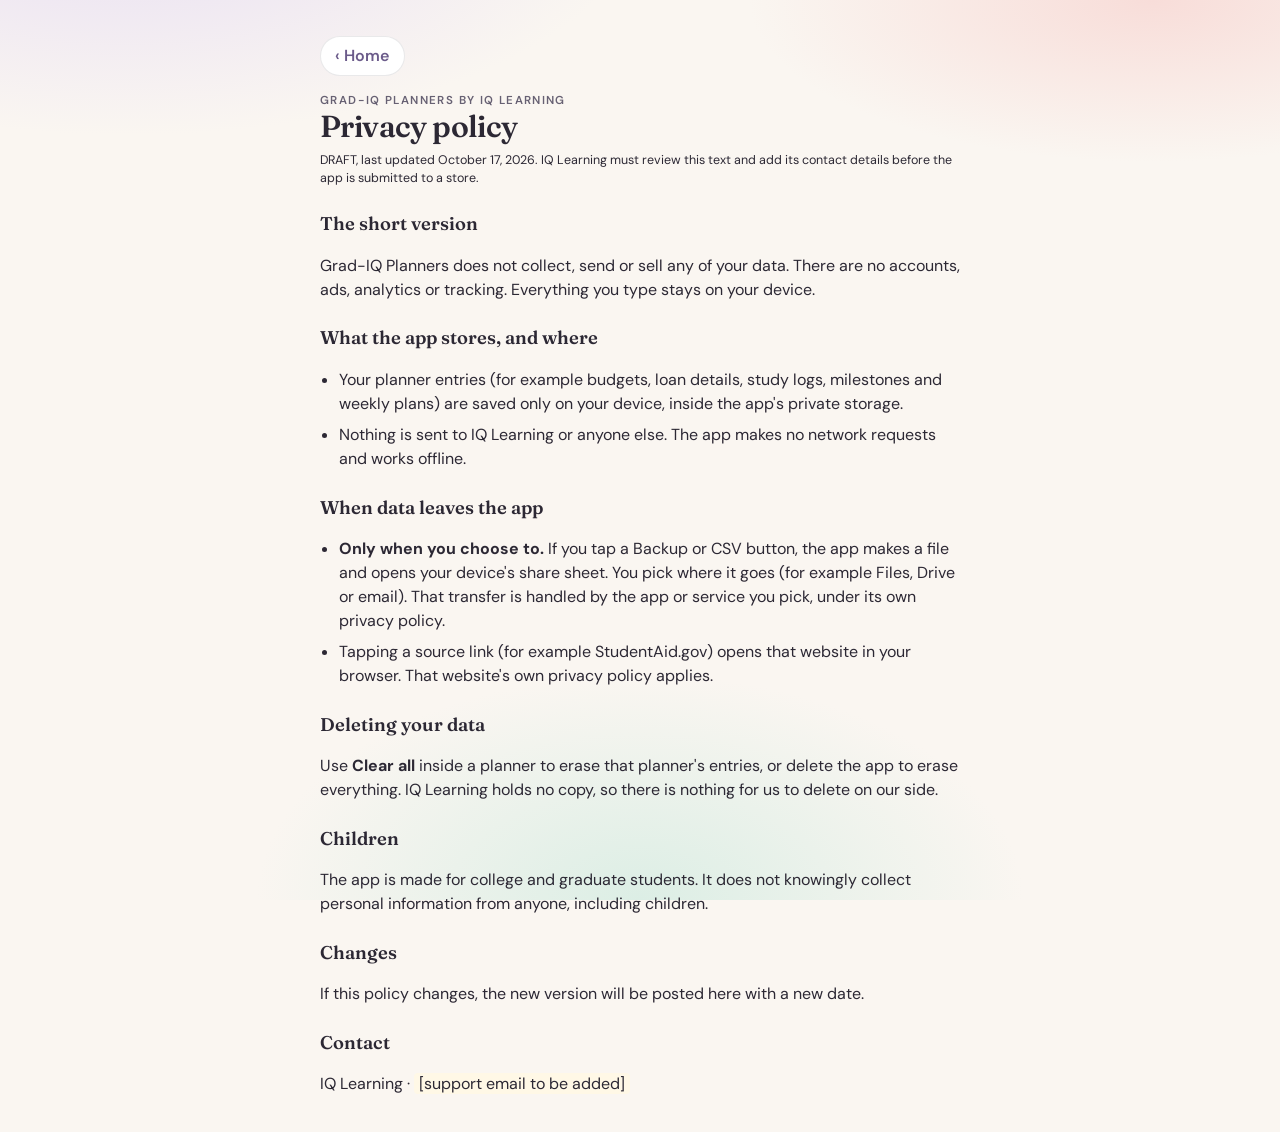
==== privacy.html @ fe8b84c4 "Grad-IQ Planners app: web preview (demo planners only)" ====
<!DOCTYPE html>
<html lang="en">
<head>
<meta charset="UTF-8">
<meta name="viewport" content="width=device-width, initial-scale=1, viewport-fit=cover">
<meta http-equiv="Content-Security-Policy" content="default-src 'self'; img-src 'self' data:; style-src 'self' 'unsafe-inline'; script-src 'self' 'unsafe-inline'; font-src 'self'">
<title>Privacy · Grad-IQ Planners</title>
<link rel="icon" href="shell/logo.svg" type="image/svg+xml">
<link rel="stylesheet" href="shell/fonts.css">
<link rel="stylesheet" href="shell/home.css">
</head>
<body class="doc">
<main class="doc-main">
  <p><a class="back" href="index.html">‹ Home</a></p>
  <p class="eyebrow">Grad-IQ Planners by IQ Learning</p>
  <h1>Privacy policy</h1>
  <p class="small">DRAFT, last updated October 17, 2026. IQ Learning must review this text and add its contact details before the app is submitted to a store.</p>
  <h2>The short version</h2>
  <p>Grad-IQ Planners does not collect, send or sell any of your data. There are no accounts, ads, analytics or tracking. Everything you type stays on your device.</p>
  <h2>What the app stores, and where</h2>
  <ul>
    <li>Your planner entries (for example budgets, loan details, study logs, milestones and weekly plans) are saved only on your device, inside the app's private storage.</li>
    <li>Nothing is sent to IQ Learning or anyone else. The app makes no network requests and works offline.</li>
  </ul>
  <h2>When data leaves the app</h2>
  <ul>
    <li><strong>Only when you choose to.</strong> If you tap a Backup or CSV button, the app makes a file and opens your device's share sheet. You pick where it goes (for example Files, Drive or email). That transfer is handled by the app or service you pick, under its own privacy policy.</li>
    <li>Tapping a source link (for example StudentAid.gov) opens that website in your browser. That website's own privacy policy applies.</li>
  </ul>
  <h2>Deleting your data</h2>
  <p>Use <strong>Clear all</strong> inside a planner to erase that planner's entries, or delete the app to erase everything. IQ Learning holds no copy, so there is nothing for us to delete on our side.</p>
  <h2>Children</h2>
  <p>The app is made for college and graduate students. It does not knowingly collect personal information from anyone, including children.</p>
  <h2>Changes</h2>
  <p>If this policy changes, the new version will be posted here with a new date.</p>
  <h2>Contact</h2>
  <p>IQ Learning · <span class="todo">[support email to be added]</span></p>
</main>
<script src="shell/mode.js"></script>
<script src="shell/bridge.js"></script>
</body>
</html>
---- shell/fonts.css ----
/* Self-hosted fonts (SIL OFL, see fonts/OFL-*.txt). No third-party requests. */
@font-face { font-family: "DM Sans"; src: url("fonts/dmsans.woff2") format("woff2"); font-weight: 400 700; font-style: normal; font-display: swap; }
@font-face { font-family: "DM Sans"; src: url("fonts/dmsans-italic.woff2") format("woff2"); font-weight: 400; font-style: italic; font-display: swap; }
@font-face { font-family: "Fraunces"; src: url("fonts/fraunces.woff2") format("woff2"); font-weight: 500 700; font-style: normal; font-display: swap; }
---- shell/home.css ----
/* Grad-IQ Planners home. Palette matches the Grad-IQ planners (cream, blush, lavender, mint, sky; DM Sans + Fraunces). */
:root {
  --cream: #faf6f1; --blush: #f2c4c0; --blush-soft: #f8ddd9; --lavender: #c9b8e0; --lavender-soft: #e8dff3;
  --mint: #b8d9c8; --mint-soft: #dceee5; --sky: #b7d4e8; --sky-soft: #dceaf4;
  --ink: #2c2834; --ink-soft: #4f4a5b; --muted: #676173; --plum: #6b5b8a;
  --sat: var(--safe-area-inset-top, env(safe-area-inset-top, 0px));
  --sab: var(--safe-area-inset-bottom, env(safe-area-inset-bottom, 0px));
  --sal: var(--safe-area-inset-left, env(safe-area-inset-left, 0px));
  --sar: var(--safe-area-inset-right, env(safe-area-inset-right, 0px));
}
*, *::before, *::after { box-sizing: border-box; }
html { -webkit-text-size-adjust: 100%; }
body {
  margin: 0; min-height: 100vh; font-family: "DM Sans", system-ui, -apple-system, sans-serif; color: var(--ink); line-height: 1.5;
  background: radial-gradient(ellipse 80% 50% at 10% -10%, var(--lavender-soft), transparent 50%),
    radial-gradient(ellipse 70% 40% at 90% 0%, var(--blush-soft), transparent 45%),
    radial-gradient(ellipse 60% 50% at 50% 100%, var(--mint-soft), transparent 50%), var(--cream);
  background-attachment: fixed;
  padding: calc(var(--sat) + 1.25rem) calc(var(--sar) + 1.1rem) calc(var(--sab) + 1.25rem) calc(var(--sal) + 1.1rem);
  -webkit-tap-highlight-color: transparent;
}
.home-head, .tiles, .home-foot { max-width: 640px; margin: 0 auto; }
.brand-row { display: flex; align-items: center; gap: .85rem; margin-bottom: .6rem; }
.logo { width: 48px; height: 48px; border-radius: 15px; box-shadow: 0 4px 16px rgba(107,91,138,.18); }
.eyebrow { font-size: .72rem; font-weight: 600; letter-spacing: .12em; text-transform: uppercase; color: var(--muted); margin: 0; }
h1 { font-family: "Fraunces", Georgia, serif; font-weight: 600; font-size: 1.9rem; letter-spacing: -.02em; line-height: 1.15; margin: 0; }
.lede { color: var(--ink-soft); margin: 0 0 1.1rem; }
.mode-note { background: #fff8e6; border: 1px solid #f0d9a0; color: #6b4a00; border-radius: 12px; padding: .6rem .8rem; font-size: .88rem; }
.tiles { display: grid; gap: .8rem; }
.tile {
  display: flex; align-items: center; gap: .9rem; padding: 1rem 1rem; border-radius: 18px; text-decoration: none; color: var(--ink);
  background: rgba(255,255,255,.82); border: 1px solid rgba(44,40,52,.06); box-shadow: 0 4px 24px rgba(44,40,52,.06);
  min-height: 88px; transition: transform .12s ease;
}
.tile:active { transform: scale(.985); }
.tile:focus-visible { outline: 3px solid #8a6fa8; outline-offset: 2px; }
.tile-icon { width: 52px; height: 52px; flex: none; border-radius: 15px; display: grid; place-items: center; font-size: 1.6rem; }
.mint .tile-icon { background: var(--mint-soft); } .lavender .tile-icon { background: var(--lavender-soft); }
.sky .tile-icon { background: var(--sky-soft); } .blush .tile-icon { background: var(--blush-soft); }
.tile-text { display: flex; flex-direction: column; min-width: 0; flex: 1; }
.tile-text strong { font-family: "Fraunces", Georgia, serif; font-weight: 600; font-size: 1.08rem; line-height: 1.2; }
.tile-sub { font-size: .86rem; color: var(--ink-soft); margin-top: .15rem; }
.tile-status { font-size: .74rem; color: var(--plum); font-weight: 600; margin-top: .3rem; }
.chev { font-size: 1.8rem; color: var(--muted); line-height: 1; }
.home-foot { margin-top: 1.5rem; color: var(--muted); font-size: .85rem; text-align: center; }
.disclaimer { font-weight: 600; color: var(--ink-soft); margin: 0 0 .3rem; }
.small { margin: 0; font-size: .78rem; }
.home-foot a { color: var(--plum); font-weight: 600; }
.doc-main { max-width: 640px; margin: 0 auto; }
.doc-main h1 { margin-bottom: .4rem; }
.doc-main h2 { font-family: "Fraunces", Georgia, serif; font-weight: 600; font-size: 1.15rem; margin: 1.4rem 0 .4rem; }
.doc-main ul { padding-left: 1.2rem; } .doc-main li { margin-bottom: .45rem; }
.back { display: inline-flex; min-height: 40px; align-items: center; padding: 0 .9rem; border-radius: 999px; background: #fff; border: 1px solid rgba(44,40,52,.1); color: var(--plum); font-weight: 600; text-decoration: none; }
.todo { background: #fff8e6; padding: 0 .3rem; border-radius: 4px; }
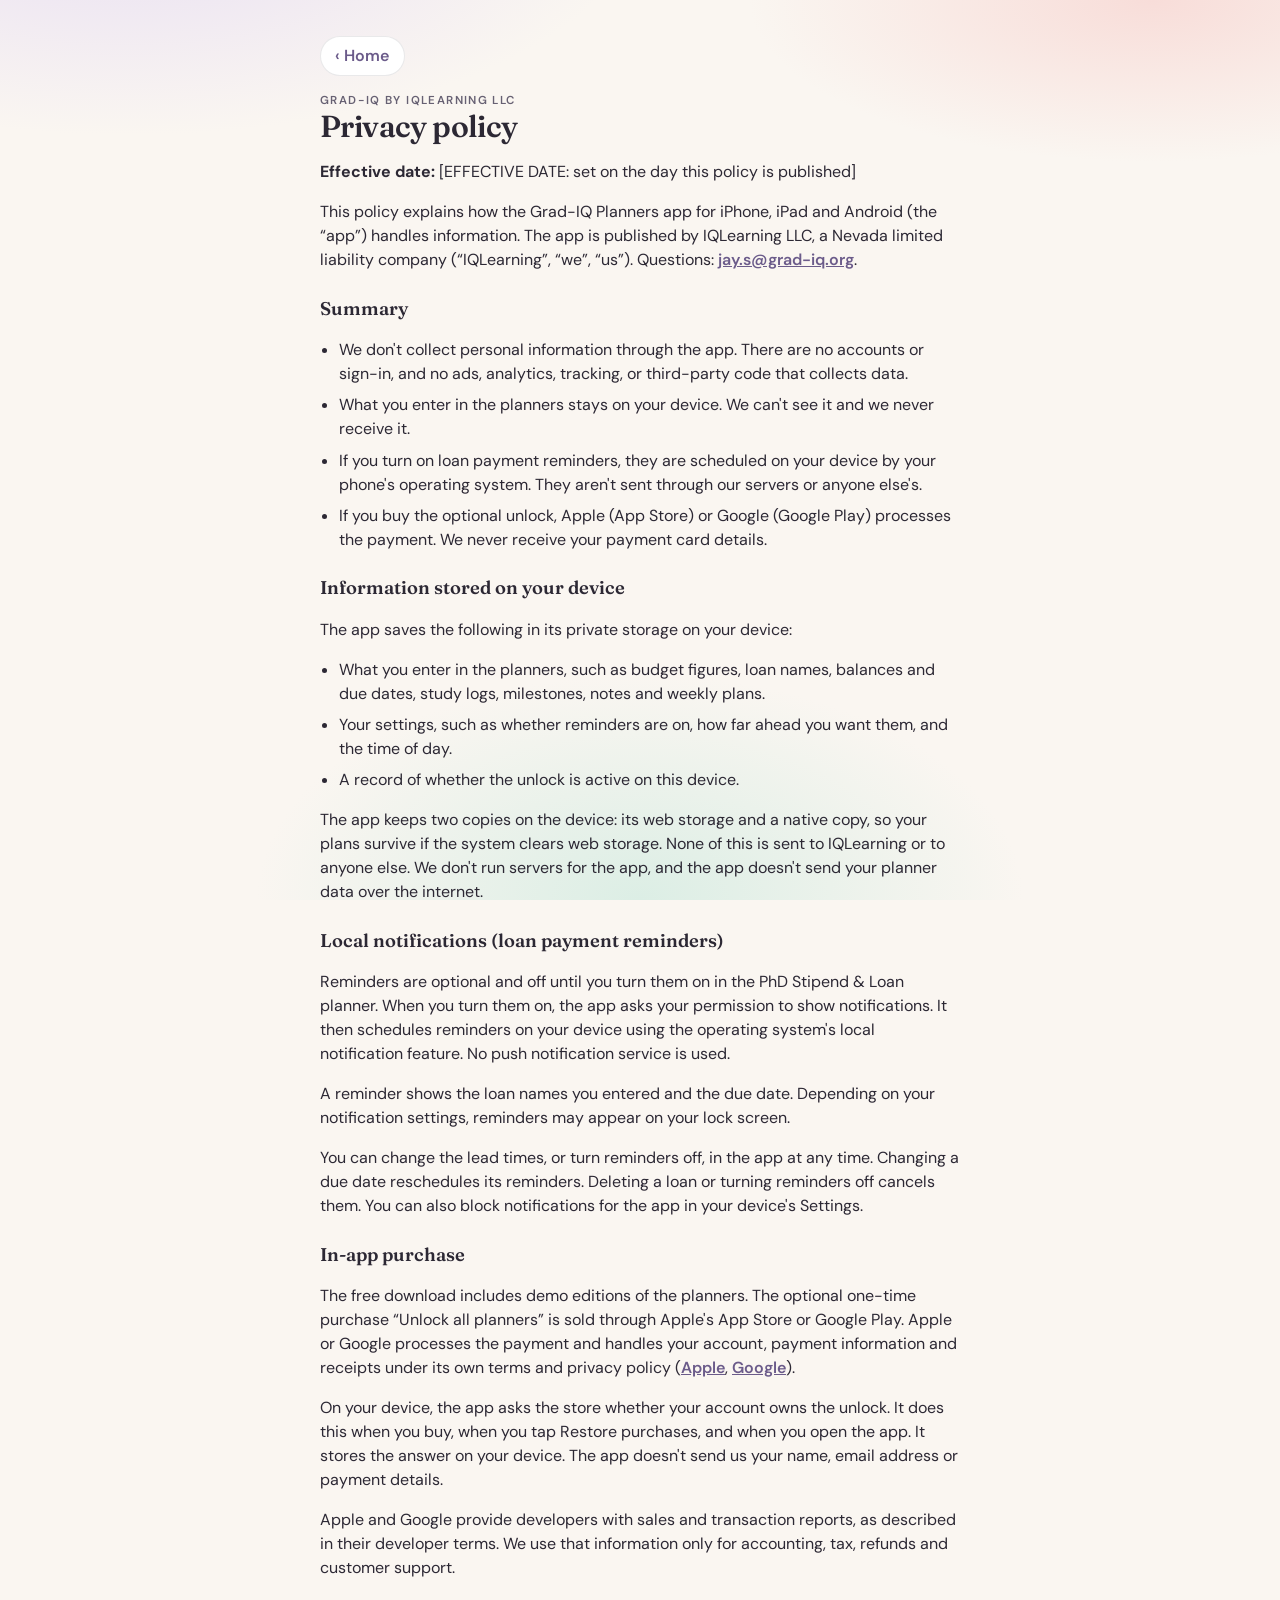
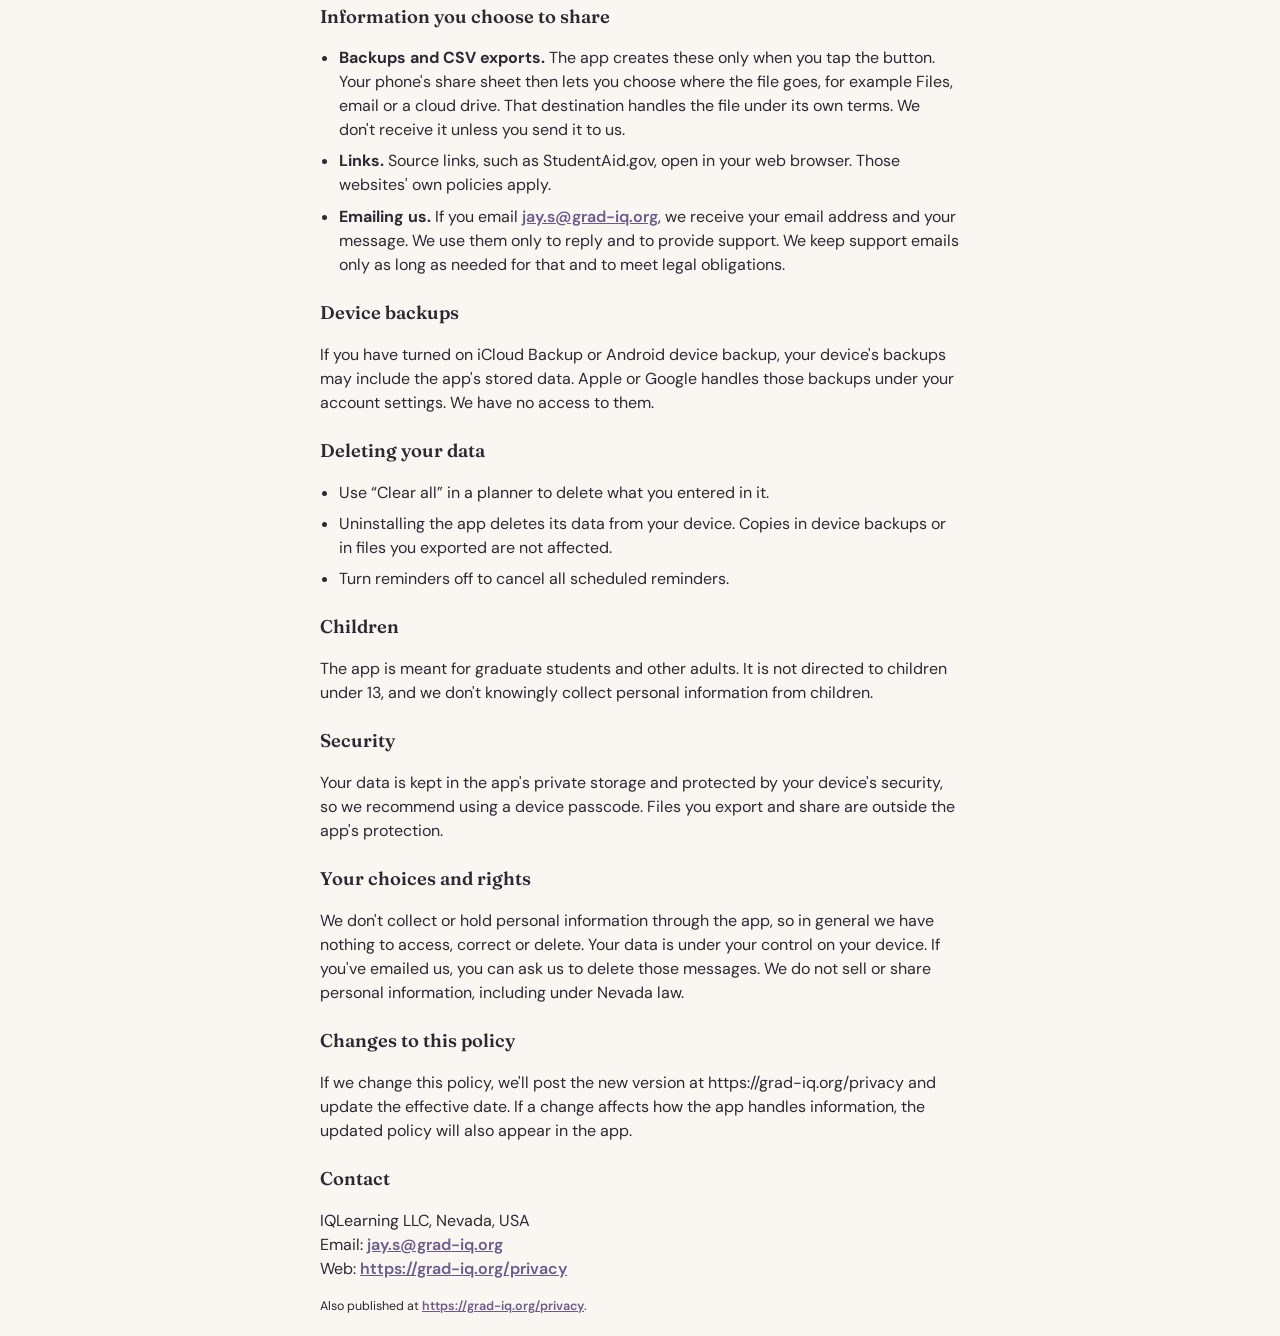
==== commit bd827e9a: "Preview: v1.1.0 home shell (About & support page, updated privacy policy); still demo planners only" ====
--- a/privacy.html
+++ b/privacy.html
@@ -12,29 +12,58 @@
 <body class="doc">
 <main class="doc-main">
   <p><a class="back" href="index.html">‹ Home</a></p>
-  <p class="eyebrow">Grad-IQ Planners by IQ Learning</p>
+  <p class="eyebrow">Grad-IQ by IQLearning LLC</p>
   <h1>Privacy policy</h1>
-  <p class="small">DRAFT, last updated October 17, 2026. IQ Learning must review this text and add its contact details before the app is submitted to a store.</p>
-  <h2>The short version</h2>
-  <p>Grad-IQ Planners does not collect, send or sell any of your data. There are no accounts, ads, analytics or tracking. Everything you type stays on your device.</p>
-  <h2>What the app stores, and where</h2>
-  <ul>
-    <li>Your planner entries (for example budgets, loan details, study logs, milestones and weekly plans) are saved only on your device, inside the app's private storage.</li>
-    <li>Nothing is sent to IQ Learning or anyone else. The app makes no network requests and works offline.</li>
-  </ul>
-  <h2>When data leaves the app</h2>
-  <ul>
-    <li><strong>Only when you choose to.</strong> If you tap a Backup or CSV button, the app makes a file and opens your device's share sheet. You pick where it goes (for example Files, Drive or email). That transfer is handled by the app or service you pick, under its own privacy policy.</li>
-    <li>Tapping a source link (for example StudentAid.gov) opens that website in your browser. That website's own privacy policy applies.</li>
-  </ul>
-  <h2>Deleting your data</h2>
-  <p>Use <strong>Clear all</strong> inside a planner to erase that planner's entries, or delete the app to erase everything. IQ Learning holds no copy, so there is nothing for us to delete on our side.</p>
-  <h2>Children</h2>
-  <p>The app is made for college and graduate students. It does not knowingly collect personal information from anyone, including children.</p>
-  <h2>Changes</h2>
-  <p>If this policy changes, the new version will be posted here with a new date.</p>
-  <h2>Contact</h2>
-  <p>IQ Learning · <span class="todo">[support email to be added]</span></p>
+<p class="meta"><strong>Effective date:</strong> <span class="eff">[EFFECTIVE DATE: set on the day this policy is published]</span></p>
+<p>This policy explains how the Grad-IQ Planners app for iPhone, iPad and Android (the “app”) handles information. The app is published by IQLearning LLC, a Nevada limited liability company (“IQLearning”, “we”, “us”). Questions: <a href="mailto:jay.s@grad-iq.org">jay.s@grad-iq.org</a>.</p>
+<h2>Summary</h2>
+<ul>
+  <li>We don't collect personal information through the app. There are no accounts or sign-in, and no ads, analytics, tracking, or third-party code that collects data.</li>
+  <li>What you enter in the planners stays on your device. We can't see it and we never receive it.</li>
+  <li>If you turn on loan payment reminders, they are scheduled on your device by your phone's operating system. They aren't sent through our servers or anyone else's.</li>
+  <li>If you buy the optional unlock, Apple (App Store) or Google (Google Play) processes the payment. We never receive your payment card details.</li>
+</ul>
+<h2>Information stored on your device</h2>
+<p>The app saves the following in its private storage on your device:</p>
+<ul>
+  <li>What you enter in the planners, such as budget figures, loan names, balances and due dates, study logs, milestones, notes and weekly plans.</li>
+  <li>Your settings, such as whether reminders are on, how far ahead you want them, and the time of day.</li>
+  <li>A record of whether the unlock is active on this device.</li>
+</ul>
+<p>The app keeps two copies on the device: its web storage and a native copy, so your plans survive if the system clears web storage. None of this is sent to IQLearning or to anyone else. We don't run servers for the app, and the app doesn't send your planner data over the internet.</p>
+<h2>Local notifications (loan payment reminders)</h2>
+<p>Reminders are optional and off until you turn them on in the PhD Stipend & Loan planner. When you turn them on, the app asks your permission to show notifications. It then schedules reminders on your device using the operating system's local notification feature. No push notification service is used.</p>
+<p>A reminder shows the loan names you entered and the due date. Depending on your notification settings, reminders may appear on your lock screen.</p>
+<p>You can change the lead times, or turn reminders off, in the app at any time. Changing a due date reschedules its reminders. Deleting a loan or turning reminders off cancels them. You can also block notifications for the app in your device's Settings.</p>
+<h2>In-app purchase</h2>
+<p>The free download includes demo editions of the planners. The optional one-time purchase “Unlock all planners” is sold through Apple's App Store or Google Play. Apple or Google processes the payment and handles your account, payment information and receipts under its own terms and privacy policy (<a href="https://www.apple.com/legal/privacy/">Apple</a>, <a href="https://policies.google.com/privacy">Google</a>).</p>
+<p>On your device, the app asks the store whether your account owns the unlock. It does this when you buy, when you tap Restore purchases, and when you open the app. It stores the answer on your device. The app doesn't send us your name, email address or payment details.</p>
+<p>Apple and Google provide developers with sales and transaction reports, as described in their developer terms. We use that information only for accounting, tax, refunds and customer support.</p>
+<h2>Information you choose to share</h2>
+<ul>
+  <li><strong>Backups and CSV exports.</strong> The app creates these only when you tap the button. Your phone's share sheet then lets you choose where the file goes, for example Files, email or a cloud drive. That destination handles the file under its own terms. We don't receive it unless you send it to us.</li>
+  <li><strong>Links.</strong> Source links, such as StudentAid.gov, open in your web browser. Those websites' own policies apply.</li>
+  <li><strong>Emailing us.</strong> If you email <a href="mailto:jay.s@grad-iq.org">jay.s@grad-iq.org</a>, we receive your email address and your message. We use them only to reply and to provide support. We keep support emails only as long as needed for that and to meet legal obligations.</li>
+</ul>
+<h2>Device backups</h2>
+<p>If you have turned on iCloud Backup or Android device backup, your device's backups may include the app's stored data. Apple or Google handles those backups under your account settings. We have no access to them.</p>
+<h2>Deleting your data</h2>
+<ul>
+  <li>Use “Clear all” in a planner to delete what you entered in it.</li>
+  <li>Uninstalling the app deletes its data from your device. Copies in device backups or in files you exported are not affected.</li>
+  <li>Turn reminders off to cancel all scheduled reminders.</li>
+</ul>
+<h2>Children</h2>
+<p>The app is meant for graduate students and other adults. It is not directed to children under 13, and we don't knowingly collect personal information from children.</p>
+<h2>Security</h2>
+<p>Your data is kept in the app's private storage and protected by your device's security, so we recommend using a device passcode. Files you export and share are outside the app's protection.</p>
+<h2>Your choices and rights</h2>
+<p>We don't collect or hold personal information through the app, so in general we have nothing to access, correct or delete. Your data is under your control on your device. If you've emailed us, you can ask us to delete those messages. We do not sell or share personal information, including under Nevada law.</p>
+<h2>Changes to this policy</h2>
+<p>If we change this policy, we'll post the new version at https://grad-iq.org/privacy and update the effective date. If a change affects how the app handles information, the updated policy will also appear in the app.</p>
+<h2>Contact</h2>
+<p>IQLearning LLC, Nevada, USA<br>Email: <a href="mailto:jay.s@grad-iq.org">jay.s@grad-iq.org</a><br>Web: <a href="https://grad-iq.org/privacy">https://grad-iq.org/privacy</a></p>
+  <p class="small">Also published at <a href="https://grad-iq.org/privacy">https://grad-iq.org/privacy</a>.</p>
 </main>
 <script src="shell/mode.js"></script>
 <script src="shell/bridge.js"></script>
--- a/shell/home.css
+++ b/shell/home.css
@@ -52,3 +52,25 @@
 .doc-main ul { padding-left: 1.2rem; } .doc-main li { margin-bottom: .45rem; }
 .back { display: inline-flex; min-height: 40px; align-items: center; padding: 0 .9rem; border-radius: 999px; background: #fff; border: 1px solid rgba(44,40,52,.1); color: var(--plum); font-weight: 600; text-decoration: none; }
 .todo { background: #fff8e6; padding: 0 .3rem; border-radius: 4px; }
+/* unlock / about */
+.panel { max-width: 640px; margin: 0 auto 1rem; background: rgba(255,255,255,.86); border: 1px solid rgba(44,40,52,.07); border-radius: 18px; padding: 1rem 1.05rem; box-shadow: 0 4px 24px rgba(44,40,52,.06); }
+.panel h2 { font-family: "Fraunces", Georgia, serif; font-weight: 600; font-size: 1.12rem; margin: 0 0 .35rem; }
+.panel p { margin: .3rem 0; }
+.unlock-cta { display: flex; align-items: center; gap: .8rem; text-decoration: none; color: var(--ink); background: linear-gradient(135deg, var(--lavender-soft), var(--blush-soft)); }
+.unlock-cta .uc-text { flex: 1; } .unlock-cta strong { font-family: "Fraunces", Georgia, serif; font-size: 1.05rem; }
+.unlock-cta .uc-sub { display: block; font-size: .85rem; color: var(--ink-soft); }
+.btn { display: inline-flex; align-items: center; justify-content: center; min-height: 48px; padding: 0 1.2rem; border-radius: 999px; border: 1px solid rgba(44,40,52,.12); background: #fff; color: var(--plum); font: 600 1rem "DM Sans", system-ui, sans-serif; text-decoration: none; cursor: pointer; }
+.btn.primary { background: var(--plum); border-color: var(--plum); color: #fff; width: 100%; font-size: 1.05rem; }
+.btn[disabled] { opacity: .55; cursor: default; }
+.btn.block { width: 100%; margin-top: .6rem; }
+.btn.sm { min-height: 40px; font-size: .9rem; padding: 0 .9rem; }
+.feat { list-style: none; padding: 0; margin: .6rem 0 1rem; } .feat li { padding-left: 1.6rem; position: relative; margin: .45rem 0; }
+.feat li::before { content: "✓"; position: absolute; left: .2rem; color: var(--plum); font-weight: 700; }
+.status-line { min-height: 1.4em; font-size: .9rem; color: var(--ink-soft); margin-top: .6rem !important; }
+.test-banner { background: #fff1c2; border: 1px dashed #c99a00; color: #5c4300; border-radius: 12px; padding: .5rem .75rem; font-size: .85rem; font-weight: 600; margin: .6rem 0; }
+.ok-badge { display: inline-block; background: var(--mint-soft); color: #1f5a3c; font-weight: 700; border-radius: 999px; padding: .25rem .7rem; font-size: .85rem; }
+.dev { border-style: dashed; } .dev .btn { margin: .3rem .3rem 0 0; }
+.kv-row { display: flex; justify-content: space-between; gap: 1rem; border-bottom: 1px solid rgba(44,40,52,.06); padding: .45rem 0; font-size: .92rem; } .kv-row:last-child { border-bottom: 0; }
+.kv-row span:first-child { color: var(--muted); }
+.doc-main a:not(.back):not(.btn) { color: var(--plum); font-weight: 600; }
+[hidden] { display: none !important; }
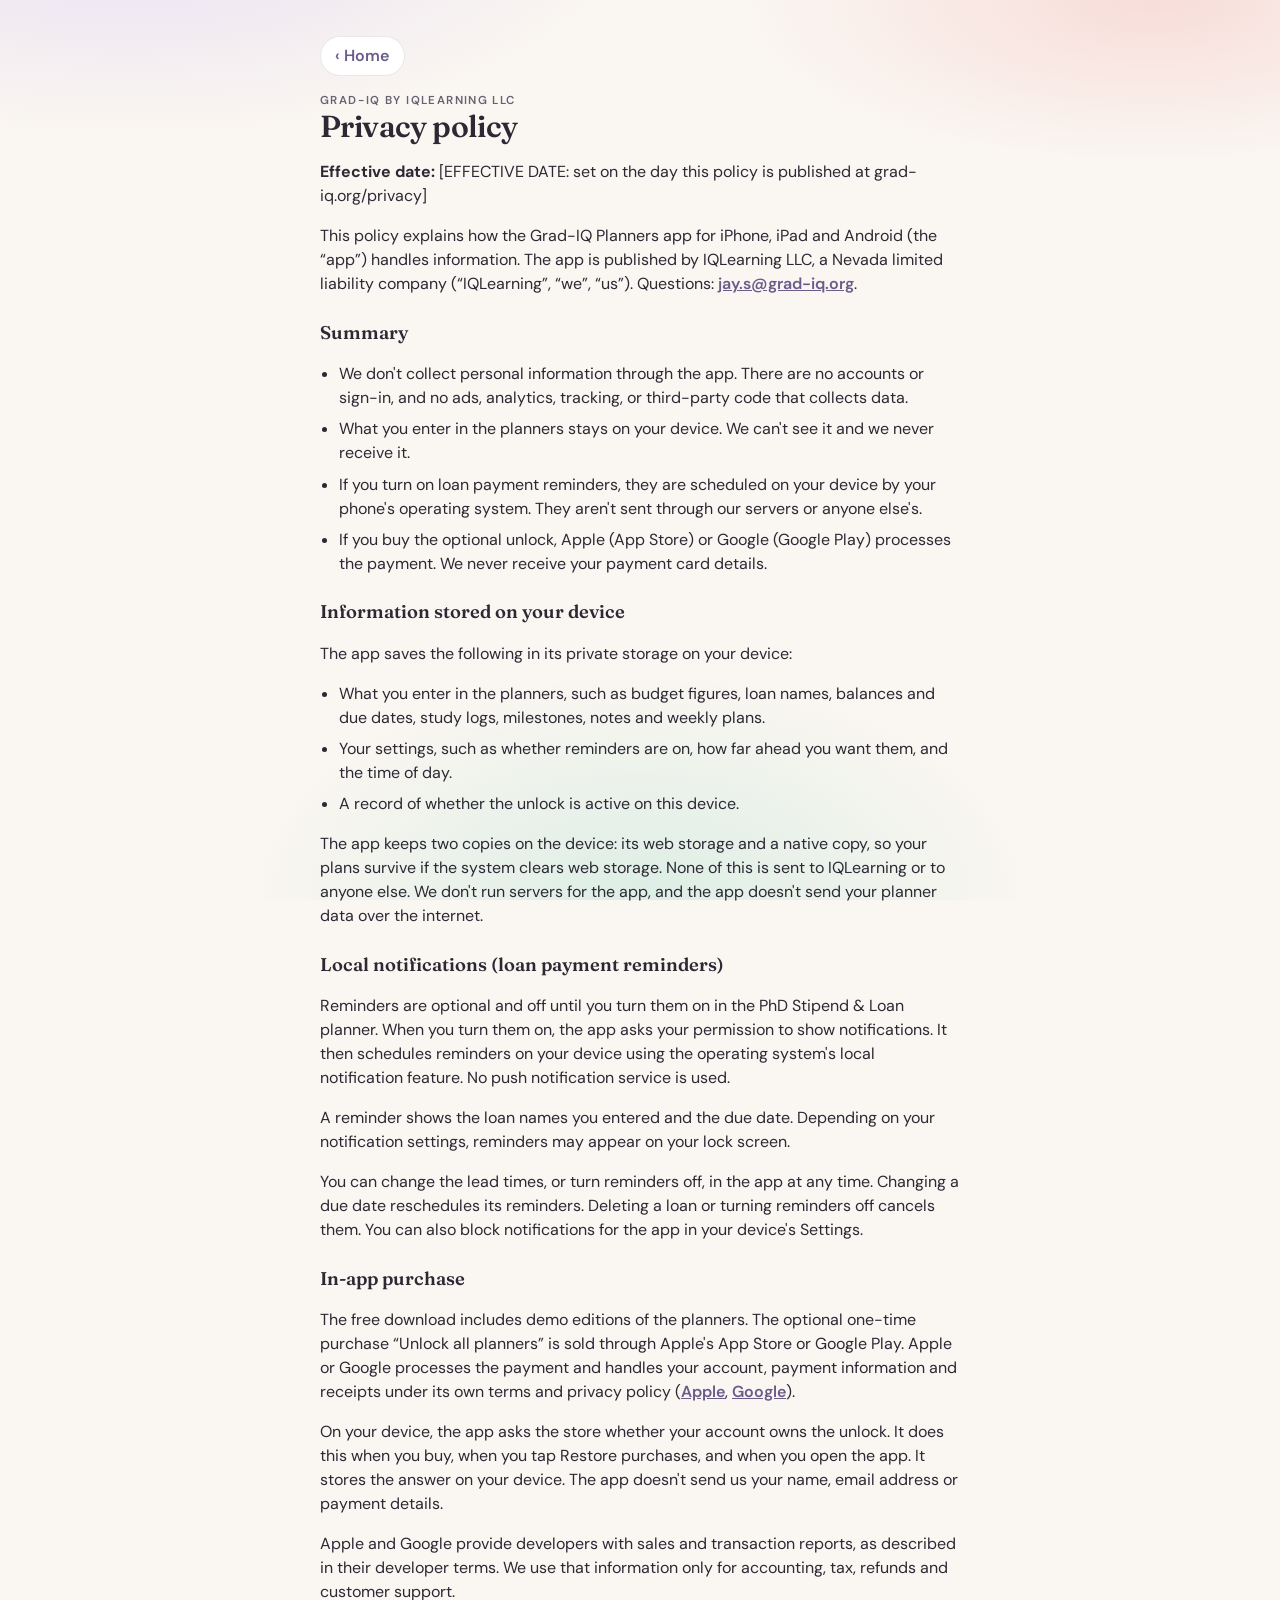
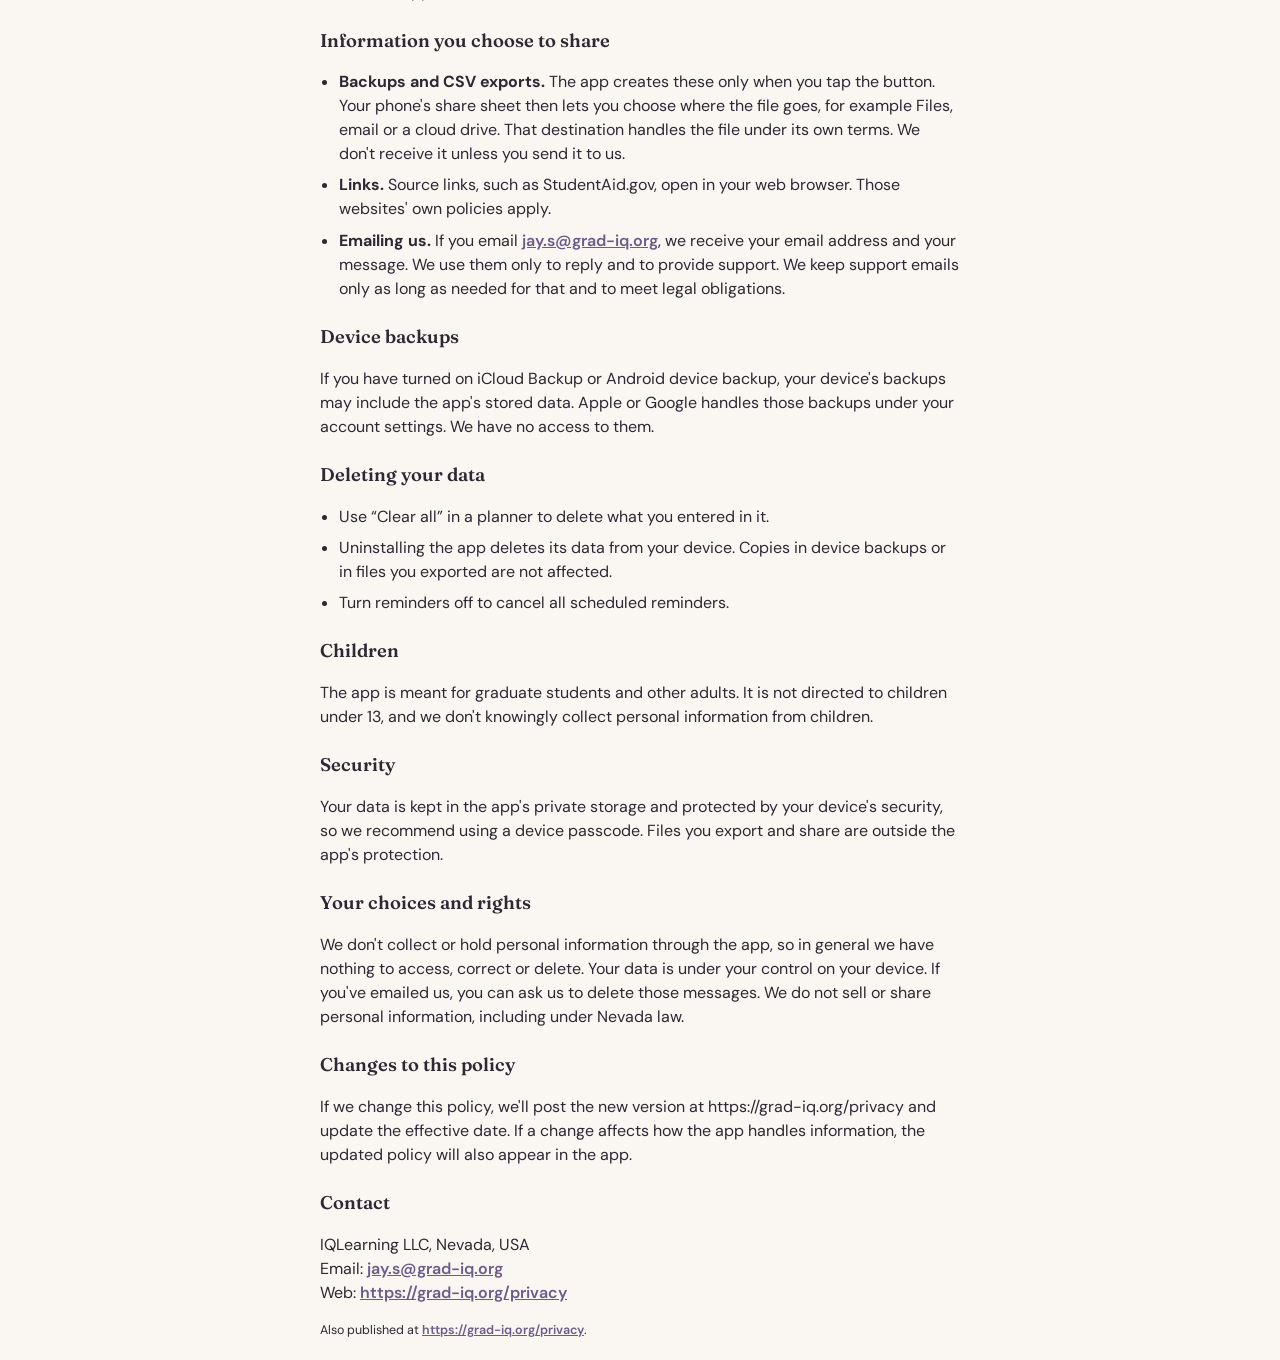
==== commit 84ddf164: "Preview: privacy policy wording update (still demo planners only)" ====
--- a/privacy.html
+++ b/privacy.html
@@ -14,7 +14,7 @@
   <p><a class="back" href="index.html">‹ Home</a></p>
   <p class="eyebrow">Grad-IQ by IQLearning LLC</p>
   <h1>Privacy policy</h1>
-<p class="meta"><strong>Effective date:</strong> <span class="eff">[EFFECTIVE DATE: set on the day this policy is published]</span></p>
+<p class="meta"><strong>Effective date:</strong> <span class="eff">[EFFECTIVE DATE: set on the day this policy is published at grad-iq.org/privacy]</span></p>
 <p>This policy explains how the Grad-IQ Planners app for iPhone, iPad and Android (the “app”) handles information. The app is published by IQLearning LLC, a Nevada limited liability company (“IQLearning”, “we”, “us”). Questions: <a href="mailto:jay.s@grad-iq.org">jay.s@grad-iq.org</a>.</p>
 <h2>Summary</h2>
 <ul>
